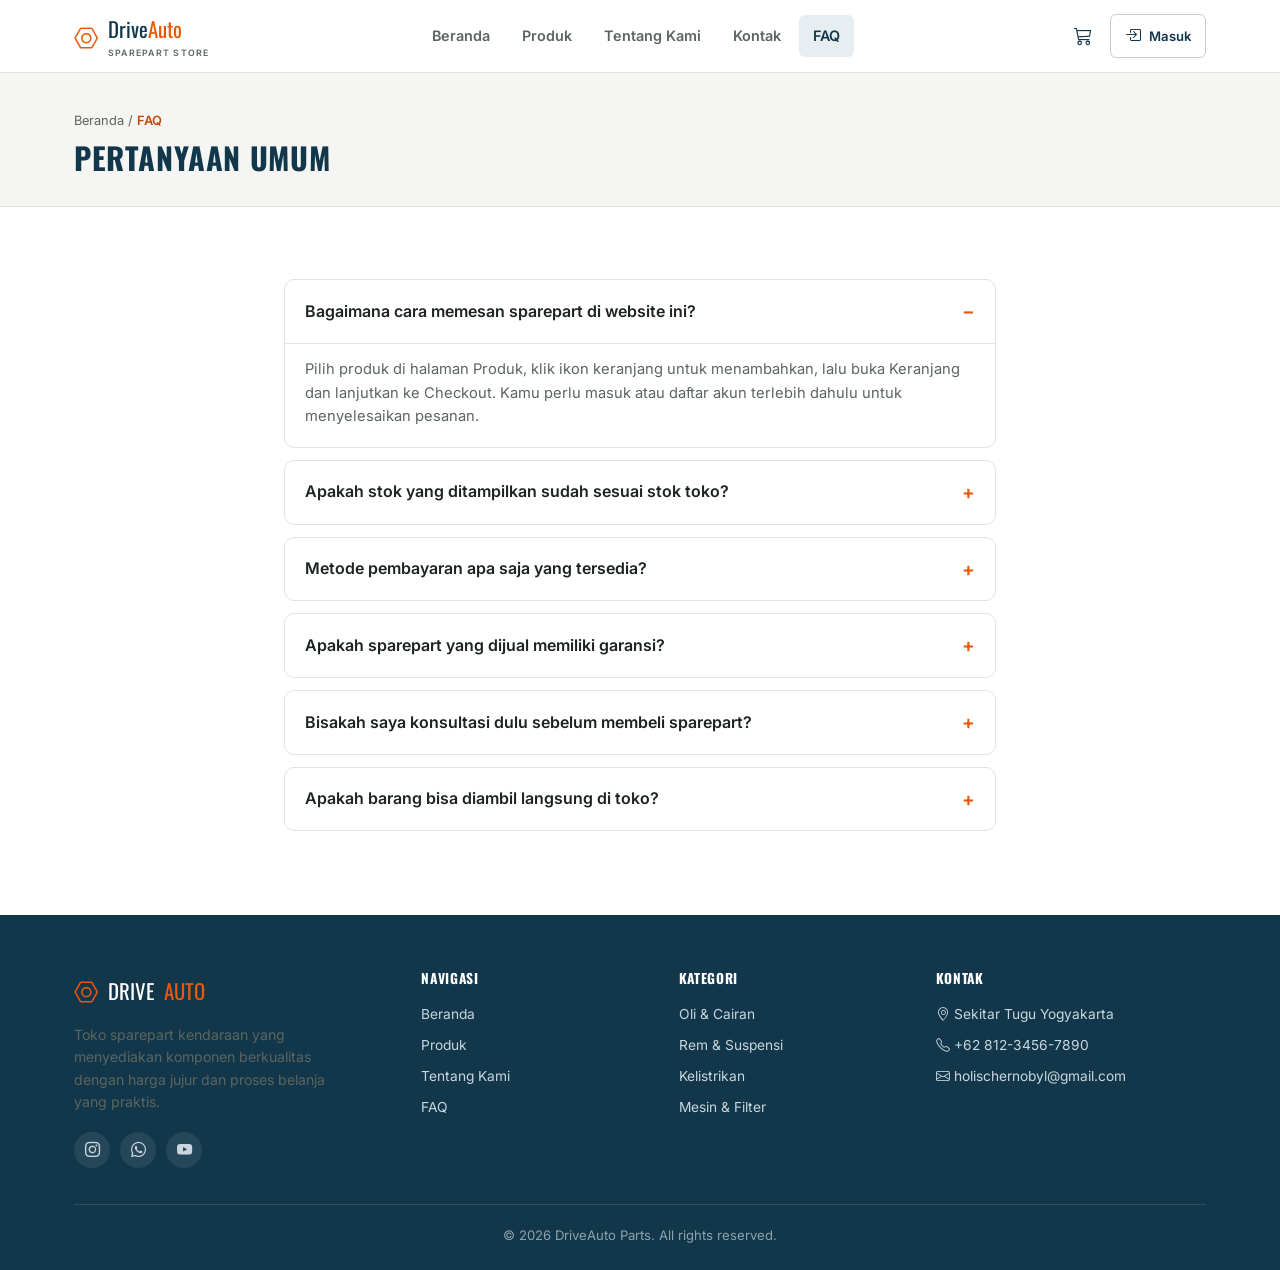
==== faq.html @ c87c848d "Initial commit" ====
<!DOCTYPE html>
<html lang="id">
<head>
<meta charset="UTF-8">
<meta name="viewport" content="width=device-width, initial-scale=1.0">
<title>FAQ — DriveAuto Parts</title>
<meta name="description" content="Pertanyaan yang sering diajukan seputar pemesanan, pembayaran, dan garansi sparepart di DriveAuto Parts.">
<link rel="stylesheet" href="https://cdn.jsdelivr.net/npm/bootstrap-icons@1.11.3/font/bootstrap-icons.css">
<link rel="stylesheet" href="assets/css/style.css">
<style>
  .faq-item{border:1px solid var(--line);border-radius:var(--radius);margin-bottom:12px;overflow:hidden;background:var(--surface);}
  .faq-item summary{padding:16px 20px;cursor:pointer;font-weight:600;color:var(--ink);list-style:none;display:flex;justify-content:space-between;align-items:center;}
  .faq-item summary::-webkit-details-marker{display:none;}
  .faq-item summary::after{content:"+";font-size:1.2rem;color:var(--accent);}
  .faq-item[open] summary::after{content:"−";}
  .faq-item[open] summary{border-bottom:1px solid var(--line);}
  .faq-item p{padding:14px 20px 18px;font-size:.92rem;}
</style>
</head>
<body>

<header class="site-header">
  <div class="wrap nav">
    <a href="index.html" class="brand">
      <i class="bi bi-nut"></i>
      <span>Drive<span class="dot">Auto</span><br><small>SPAREPART STORE</small></span>
    </a>
    <nav class="nav-links">
      <a href="index.html">Beranda</a>
      <a href="produk.html">Produk</a>
      <a href="tentang.html">Tentang Kami</a>
      <a href="kontak.html">Kontak</a>
      <a href="faq.html" class="active">FAQ</a>
    </nav>
    <div class="nav-actions">
      <a href="keranjang.html" class="icon-btn" aria-label="Keranjang">
        <i class="bi bi-cart3"></i>
        <span class="cart-count" data-cart-count>0</span>
      </a>
      <span data-auth-slot></span>
      <button class="nav-toggle" aria-label="Menu"><i class="bi bi-list"></i></button>
    </div>
  </div>
</header>

<section class="page-banner">
  <div class="wrap">
    <div class="breadcrumb">Beranda / <span>FAQ</span></div>
    <h1>Pertanyaan Umum</h1>
  </div>
</section>

<section class="section">
  <div class="wrap" style="max-width:760px;">
    <details class="faq-item" open>
      <summary>Bagaimana cara memesan sparepart di website ini?</summary>
      <p>Pilih produk di halaman Produk, klik ikon keranjang untuk menambahkan, lalu buka Keranjang dan lanjutkan ke Checkout. Kamu perlu masuk atau daftar akun terlebih dahulu untuk menyelesaikan pesanan.</p>
    </details>
    <details class="faq-item">
      <summary>Apakah stok yang ditampilkan sudah sesuai stok toko?</summary>
      <p>Ya, stok pada website mengikuti data yang diperbarui langsung oleh tim toko, sehingga menggambarkan ketersediaan barang yang sebenarnya.</p>
    </details>
    <details class="faq-item">
      <summary>Metode pembayaran apa saja yang tersedia?</summary>
      <p>Saat checkout tersedia tiga pilihan: Transfer Bank, QRIS, dan Bayar di Toko.</p>
    </details>
    <details class="faq-item">
      <summary>Apakah sparepart yang dijual memiliki garansi?</summary>
      <p>Sebagian besar produk, terutama komponen rem, kelistrikan, dan mesin, memiliki garansi resmi. Detail garansi masing-masing produk bisa dilihat di halaman detail produk.</p>
    </details>
    <details class="faq-item">
      <summary>Bisakah saya konsultasi dulu sebelum membeli sparepart?</summary>
      <p>Tentu. Tim teknisi kami siap dihubungi lewat halaman Kontak atau media sosial toko kalau kamu masih ragu memilih part yang cocok untuk kendaraanmu.</p>
    </details>
    <details class="faq-item">
      <summary>Apakah barang bisa diambil langsung di toko?</summary>
      <p>Bisa. Saat checkout, pilih metode "Bayar di Toko" dan barang bisa diambil atau dipasang langsung di lokasi toko.</p>
    </details>
  </div>
</section>

<footer class="site-footer">
  <div class="wrap">
    <div class="footer-grid">
      <div>
        <div class="brand" style="margin-bottom:14px;"><i class="bi bi-nut"></i> DRIVE<span class="dot">AUTO</span></div>
        <p style="font-size:.88rem;max-width:280px;">Toko sparepart kendaraan yang menyediakan komponen
          berkualitas dengan harga jujur dan proses belanja yang praktis.</p>
        <div class="social-row" style="margin-top:18px;">
          <a href="https://instagram.com/nurkholisanwari" target="_blank" aria-label="Instagram"><i class="bi bi-instagram"></i></a>
          <a href="https://wa.me/6287898781062" target="_blank" aria-label="WhatsApp"><i class="bi bi-whatsapp"></i></a>
          <a href="https://www.youtube.com/watch?v=EHgA1c9JLPM" target="_blank" aria-label="YouTube"><i class="bi bi-youtube"></i></a>
        </div>
      </div>
      <div>
        <h5>Navigasi</h5>
        <ul>
          <li><a href="index.html">Beranda</a></li>
          <li><a href="produk.html">Produk</a></li>
          <li><a href="tentang.html">Tentang Kami</a></li>
          <li><a href="faq.html">FAQ</a></li>
        </ul>
      </div>
      <div>
        <h5>Kategori</h5>
        <ul>
          <li><a href="produk.html">Oli &amp; Cairan</a></li>
          <li><a href="produk.html">Rem &amp; Suspensi</a></li>
          <li><a href="produk.html">Kelistrikan</a></li>
          <li><a href="produk.html">Mesin &amp; Filter</a></li>
        </ul>
      </div>
      <div>
        <h5>Kontak</h5>
        <ul>
          <li><i class="bi bi-geo-alt"></i> Sekitar Tugu Yogyakarta</li>
          <li><i class="bi bi-telephone"></i> +62 812-3456-7890</li>
          <li><i class="bi bi-envelope"></i> holischernobyl@gmail.com</li>
        </ul>
      </div>
    </div>
    <div class="footer-bottom">
      <span>© <span id="current-year">2026</span> DriveAuto Parts. All rights reserved.</span>
    </div>
  </div>
</footer>

<script src="assets/js/store.js"></script>
<script src="assets/js/main.js"></script>
</body>
</html>
---- assets/css/style.css ----
/* ==========================================================================
   DriveAuto Parts — stylesheet
   Type: Oswald (display, condensed industrial) + Inter (body, readable)
   Palette: workshop steel-blue + safety-orange on a warm off-white ground
   Signature: "part tag" card — mimics a physical spare-parts hang tag
   ========================================================================== */

@import url('https://fonts.googleapis.com/css2?family=Oswald:wght@500;600;700&family=Inter:wght@400;500;600;700&family=JetBrains+Mono:wght@500&display=swap');

:root{
  --bg:#ffffff;
  --bg-soft:#f5f6f3;
  --surface:#ffffff;
  --ink:#1c2321;
  --ink-dim:#5c655f;
  --line:#e1e4de;
  --line-strong:#c9cec6;

  --primary:#1b4b66;
  --primary-dark:#12374b;
  --primary-soft:#e7eef2;

  --accent:#e8590c;
  --accent-dark:#c44a09;
  --accent-soft:#fdece0;

  --success:#1e8e5a;
  --success-soft:#e6f4ec;
  --warn:#c77700;
  --warn-soft:#fbeedc;
  --danger:#c1332b;
  --danger-soft:#fbe9e8;

  --font-display:'Oswald', sans-serif;
  --font-body:'Inter', sans-serif;
  --font-mono:'JetBrains Mono', monospace;

  --radius:10px;
  --radius-sm:6px;
  --shadow:0 1px 2px rgba(28,35,33,.06), 0 8px 24px -12px rgba(28,35,33,.12);
  --shadow-sm:0 1px 2px rgba(28,35,33,.08);
}

*{box-sizing:border-box;}
html{scroll-behavior:smooth;}
body{
  margin:0;
  background:var(--bg);
  color:var(--ink);
  font-family:var(--font-body);
  font-size:16px;
  line-height:1.6;
  -webkit-font-smoothing:antialiased;
}
img{max-width:100%;display:block;}
a{color:inherit;text-decoration:none;}
ul{list-style:none;margin:0;padding:0;}
button{font-family:inherit;cursor:pointer;}
input,select,textarea{font-family:inherit;font-size:.95rem;}

:focus-visible{outline:2px solid var(--accent);outline-offset:2px;}

.wrap{max-width:1180px;margin:0 auto;padding:0 24px;}

h1,h2,h3,h4,h5{
  font-family:var(--font-display);
  color:var(--primary-dark);
  text-transform:uppercase;
  letter-spacing:.02em;
  margin:0;
  line-height:1.15;
}
h1{font-size:2.4rem;}
h2{font-size:1.7rem;}
h3{font-size:1.1rem;}
p{color:var(--ink-dim);margin:0;}

.kicker{
  display:inline-flex;align-items:center;gap:8px;
  font-family:var(--font-mono);
  font-size:.72rem;letter-spacing:.08em;text-transform:uppercase;
  color:var(--accent-dark);margin-bottom:8px;
}
.kicker i{font-size:.85rem;}
h2 span{color:var(--accent);}

/* ---------- buttons ---------- */
.btn{
  display:inline-flex;align-items:center;justify-content:center;gap:8px;
  padding:12px 22px;border-radius:var(--radius-sm);
  font-weight:600;font-size:.92rem;border:1px solid transparent;
  transition:transform .12s ease, background .15s ease, border-color .15s ease, color .15s ease;
}
.btn i{font-size:1rem;}
.btn-primary{background:var(--accent);color:#fff;}
.btn-primary:hover{background:var(--accent-dark);}
.btn-outline{background:transparent;border-color:var(--line-strong);color:var(--primary-dark);}
.btn-outline:hover{border-color:var(--primary);background:var(--primary-soft);}
.btn-ghost{background:transparent;color:var(--primary-dark);border-color:transparent;}
.btn-ghost:hover{background:var(--bg-soft);}
.btn-block{width:100%;}
.btn-sm{padding:8px 14px;font-size:.82rem;}
.btn-danger{background:var(--danger-soft);color:var(--danger);}
.btn-danger:hover{background:var(--danger);color:#fff;}
.btn:disabled{opacity:.5;cursor:not-allowed;}

/* ---------- header / nav ---------- */
.site-header{
  position:sticky;top:0;z-index:50;
  background:rgba(255,255,255,.92);backdrop-filter:blur(8px);
  border-bottom:1px solid var(--line);
}
.nav{display:flex;align-items:center;justify-content:space-between;height:72px;}
.brand{display:flex;align-items:center;gap:10px;font-family:var(--font-display);font-size:1.3rem;color:var(--primary-dark);}
.brand i{font-size:1.5rem;color:var(--accent);}
.brand .dot{color:var(--accent);}
.brand small{display:block;font-family:var(--font-body);font-size:.55rem;letter-spacing:.14em;color:var(--ink-dim);font-weight:600;}

.nav-links{display:flex;align-items:center;gap:4px;}
.nav-links a{
  padding:9px 14px;border-radius:var(--radius-sm);
  font-size:.9rem;font-weight:600;color:var(--ink-dim);
}
.nav-links a:hover{color:var(--primary-dark);background:var(--bg-soft);}
.nav-links a.active{color:var(--primary-dark);background:var(--primary-soft);}

.nav-actions{display:flex;align-items:center;gap:6px;}
.icon-btn{
  position:relative;width:42px;height:42px;border-radius:50%;
  display:flex;align-items:center;justify-content:center;
  color:var(--primary-dark);background:transparent;border:1px solid transparent;
}
.icon-btn:hover{background:var(--bg-soft);}
.icon-btn i{font-size:1.15rem;}
.cart-count{
  position:absolute;top:2px;right:2px;min-width:16px;height:16px;padding:0 3px;
  background:var(--accent);color:#fff;border-radius:50%;
  font-size:.62rem;font-weight:700;display:flex;align-items:center;justify-content:center;
}
.nav-toggle{display:none;background:none;border:none;font-size:1.4rem;color:var(--primary-dark);}
.user-chip{display:flex;align-items:center;gap:8px;padding:6px 12px 6px 6px;border-radius:999px;background:var(--bg-soft);font-size:.85rem;font-weight:600;color:var(--primary-dark);}
.user-chip i{width:28px;height:28px;border-radius:50%;background:var(--primary-soft);color:var(--primary);display:flex;align-items:center;justify-content:center;font-size:.95rem;}

/* ---------- hero ---------- */
.hero{padding:64px 0 72px;background:linear-gradient(180deg,var(--bg-soft),var(--bg) 70%);}
.hero-grid{display:grid;grid-template-columns:1.1fr .9fr;gap:56px;align-items:center;}
.eyebrow{
  display:inline-flex;align-items:center;gap:8px;
  font-family:var(--font-mono);font-size:.75rem;letter-spacing:.06em;
  color:var(--primary);background:var(--primary-soft);
  padding:6px 12px;border-radius:999px;margin-bottom:18px;
}
.hero h1{font-size:2.7rem;margin-bottom:16px;}
.hero h1 span{color:var(--accent);}
.hero .lead{font-size:1.02rem;max-width:480px;margin-bottom:28px;}
.hero-actions{display:flex;gap:12px;flex-wrap:wrap;}
.hero-stats{display:flex;gap:28px;margin-top:36px;padding-top:28px;border-top:1px solid var(--line);}
.hero-stats div b{display:block;font-family:var(--font-display);font-size:1.4rem;color:var(--primary-dark);}
.hero-stats div span{font-size:.78rem;color:var(--ink-dim);}

/* ---- signature: part tag ---- */
.parts-tag{
  position:relative;background:var(--surface);border:1.5px dashed var(--line-strong);
  border-radius:14px;padding:22px;box-shadow:var(--shadow);
}
.parts-tag::before{
  content:"";position:absolute;left:-11px;top:26px;width:22px;height:22px;
  background:var(--bg);border:1.5px dashed var(--line-strong);border-radius:50%;
}
.parts-tag-head{display:flex;justify-content:space-between;align-items:flex-start;margin-bottom:14px;}
.parts-tag-head h3{font-size:1.05rem;color:var(--primary-dark);}
.tag-code{font-family:var(--font-mono);font-size:.72rem;color:var(--ink-dim);}
.badge{
  display:inline-flex;align-items:center;gap:5px;
  background:var(--accent-soft);color:var(--accent-dark);
  font-size:.68rem;font-weight:700;letter-spacing:.03em;text-transform:uppercase;
  padding:5px 10px;border-radius:999px;
}
.tag-img{border-radius:var(--radius-sm);overflow:hidden;background:var(--bg-soft);height:200px;margin-bottom:16px;}
.tag-img img{width:100%;height:100%;object-fit:cover;}
.tag-specs{display:grid;grid-template-columns:1fr 1fr;gap:12px;padding-top:14px;border-top:1px dashed var(--line);}
.tag-specs div{display:flex;flex-direction:column;gap:2px;}
.tag-specs span{font-size:.68rem;text-transform:uppercase;letter-spacing:.05em;color:var(--ink-dim);}
.tag-specs b{font-size:.88rem;color:var(--ink);}

/* ---------- sections ---------- */
.section{padding:72px 0;}
.section.alt{background:var(--bg-soft);}
.section-tight{padding:48px 0;}
.section-head{display:flex;justify-content:space-between;align-items:flex-end;gap:24px;margin-bottom:38px;flex-wrap:wrap;}
.section-head p{max-width:360px;font-size:.92rem;}

.grid-2{display:grid;grid-template-columns:1fr 1fr;gap:40px;}
.grid-3{display:grid;grid-template-columns:repeat(3,1fr);gap:22px;}
.grid-4{display:grid;grid-template-columns:repeat(4,1fr);gap:20px;}

.cat-card{
  background:var(--surface);border:1px solid var(--line);border-radius:var(--radius);
  padding:26px;position:relative;transition:border-color .15s ease, transform .15s ease;
}
.cat-card:hover{border-color:var(--primary);transform:translateY(-2px);}
.cat-icon{
  width:46px;height:46px;border-radius:var(--radius-sm);
  background:var(--primary-soft);color:var(--primary);
  display:flex;align-items:center;justify-content:center;font-size:1.25rem;margin-bottom:16px;
}
.cat-card h3{margin-bottom:8px;font-size:1rem;}
.cat-card p{font-size:.87rem;}
.num{
  position:absolute;top:20px;right:22px;font-family:var(--font-mono);
  font-size:.78rem;color:var(--line-strong);
}

/* ---------- product table & cards ---------- */
.table-wrap{border:1px solid var(--line);border-radius:var(--radius);overflow:hidden;background:var(--surface);}
.parts-table{width:100%;border-collapse:collapse;}
.parts-table th{
  text-align:left;padding:14px 16px;background:var(--bg-soft);
  font-size:.72rem;text-transform:uppercase;letter-spacing:.05em;color:var(--ink-dim);
  border-bottom:1px solid var(--line);
}
.parts-table td{padding:14px 16px;border-bottom:1px solid var(--line);font-size:.9rem;vertical-align:middle;}
.parts-table tr:last-child td{border-bottom:none;}
.prod-name{display:flex;align-items:center;gap:12px;font-weight:600;color:var(--ink);}
.prod-thumb{width:44px;height:44px;object-fit:cover;border-radius:var(--radius-sm);border:1px solid var(--line);}
.price{font-weight:700;color:var(--primary-dark);}
.stock-ok,.stock-low{display:inline-flex;align-items:center;gap:6px;font-size:.8rem;font-weight:600;}
.stock-ok{color:var(--success);}
.stock-low{color:var(--warn);}
.stock-ok i,.stock-low i{font-size:.6rem;}
.add-cart-btn{
  width:36px;height:36px;border-radius:50%;border:1px solid var(--line-strong);
  background:var(--surface);color:var(--primary);display:flex;align-items:center;justify-content:center;
}
.add-cart-btn:hover{background:var(--accent);border-color:var(--accent);color:#fff;}

/* product grid (catalog page) */
.search-row{margin-bottom:18px;}
.search-row .input-icon{position:relative;}
.search-row input{
  width:100%;padding:13px 16px 13px 44px;border:1px solid var(--line-strong);
  border-radius:var(--radius-sm);font-size:.92rem;background:var(--surface);
}
.search-row .input-icon i{position:absolute;left:16px;top:50%;transform:translateY(-50%);color:var(--ink-dim);}
.filter-bar{display:flex;gap:8px;flex-wrap:wrap;margin-bottom:22px;}
.filter-bar button{
  padding:9px 16px;border-radius:999px;border:1px solid var(--line-strong);background:var(--surface);
  font-size:.82rem;font-weight:600;color:var(--ink-dim);
}
.filter-bar button.active{background:var(--primary-dark);border-color:var(--primary-dark);color:#fff;}

.product-grid{display:grid;grid-template-columns:repeat(4,1fr);gap:20px;}
.product-card{
  background:var(--surface);border:1px solid var(--line);border-radius:var(--radius);
  overflow:hidden;display:flex;flex-direction:column;transition:border-color .15s, transform .15s;
}
.product-card:hover{border-color:var(--primary);transform:translateY(-2px);}
.product-card .pc-img{height:150px;background:var(--bg-soft);}
.product-card .pc-img img{width:100%;height:100%;object-fit:cover;}
.pc-body{padding:16px;display:flex;flex-direction:column;gap:8px;flex:1;}
.pc-cat{font-size:.68rem;text-transform:uppercase;letter-spacing:.05em;color:var(--accent-dark);font-weight:700;}
.pc-name{font-size:.92rem;font-weight:600;color:var(--ink);line-height:1.35;}
.pc-compat{font-size:.76rem;color:var(--ink-dim);}
.pc-foot{display:flex;align-items:center;justify-content:space-between;margin-top:auto;padding-top:10px;}

/* ---------- testimonials ---------- */
.slider{position:relative;max-width:640px;margin:0 auto;text-align:center;}
.slide{display:none;}
.slide.active{display:block;}
.stars{color:var(--accent);font-size:1.1rem;letter-spacing:2px;margin-bottom:14px;}
.slide blockquote{margin:0 0 16px;font-size:1.1rem;color:var(--ink);font-style:normal;line-height:1.55;}
.slide cite{font-size:.85rem;color:var(--ink-dim);font-style:normal;}
.slider-dots{display:flex;gap:8px;justify-content:center;margin-top:22px;}
.slider-dots button{width:8px;height:8px;border-radius:50%;border:none;background:var(--line-strong);padding:0;}
.slider-dots button.active{background:var(--accent);width:22px;border-radius:4px;}

/* ---------- forms ---------- */
.form-card{background:var(--surface);border:1px solid var(--line);border-radius:var(--radius);padding:32px;}
.form-row{display:grid;grid-template-columns:1fr 1fr;gap:16px;margin-bottom:16px;}
.field{display:flex;flex-direction:column;gap:6px;}
.field.full{grid-column:1/-1;}
.field label{font-size:.82rem;font-weight:600;color:var(--ink);}
.field input,.field select,.field textarea{
  padding:11px 14px;border:1px solid var(--line-strong);border-radius:var(--radius-sm);
  background:var(--surface);color:var(--ink);
}
.field input:focus,.field select:focus,.field textarea:focus{border-color:var(--primary);outline:none;}
.field textarea{min-height:110px;resize:vertical;}
.error{font-size:.76rem;color:var(--danger);min-height:14px;}
.form-note{display:flex;align-items:center;gap:8px;font-size:.78rem;color:var(--ink-dim);margin-top:14px;}

.auth-shell{min-height:calc(100vh - 72px);display:flex;align-items:center;justify-content:center;background:var(--bg-soft);padding:48px 24px;}
.auth-card{width:100%;max-width:400px;background:var(--surface);border:1px solid var(--line);border-radius:var(--radius);padding:36px;box-shadow:var(--shadow);}
.auth-card .kicker{margin-bottom:4px;}
.auth-card h1{font-size:1.5rem;margin-bottom:6px;}
.auth-card>p{font-size:.88rem;margin-bottom:26px;}
.auth-foot{text-align:center;font-size:.86rem;color:var(--ink-dim);margin-top:20px;}
.auth-foot a{color:var(--accent);font-weight:600;}
.demo-note{background:var(--primary-soft);border-radius:var(--radius-sm);padding:12px 14px;font-size:.78rem;color:var(--primary-dark);margin-top:18px;display:flex;gap:8px;}

/* ---------- info list (contact) ---------- */
.info-list{display:flex;flex-direction:column;gap:18px;}
.info-list li{display:flex;gap:14px;align-items:flex-start;}
.info-list .ic{width:42px;height:42px;border-radius:var(--radius-sm);background:var(--primary-soft);color:var(--primary);display:flex;align-items:center;justify-content:center;font-size:1.05rem;flex-shrink:0;}
.info-list b{display:block;font-size:.92rem;color:var(--ink);margin-bottom:2px;}
.info-list span{font-size:.87rem;color:var(--ink-dim);}
.map-note{margin-top:24px;border:1px dashed var(--line-strong);border-radius:var(--radius);padding:20px;display:flex;gap:14px;align-items:flex-start;background:var(--bg-soft);}
.map-note i{font-size:1.3rem;color:var(--primary);}
.map-note p{font-size:.85rem;}

/* ---------- page banner ---------- */
.page-banner{padding:38px 0 30px;border-bottom:1px solid var(--line);background:var(--bg-soft);}
.breadcrumb{font-size:.8rem;color:var(--ink-dim);margin-bottom:10px;}
.breadcrumb span{color:var(--accent-dark);font-weight:600;}
.page-banner h1{font-size:1.9rem;}

/* ---------- cart & checkout ---------- */
.cart-table{width:100%;border-collapse:collapse;}
.cart-table th{text-align:left;padding:12px 14px;font-size:.72rem;text-transform:uppercase;color:var(--ink-dim);border-bottom:1px solid var(--line);}
.cart-table td{padding:14px;border-bottom:1px solid var(--line);vertical-align:middle;}
.cart-item{display:flex;align-items:center;gap:12px;}
.cart-item img{width:56px;height:56px;object-fit:cover;border-radius:var(--radius-sm);border:1px solid var(--line);}
.cart-item .nm{font-weight:600;font-size:.9rem;}
.cart-item .cd{font-size:.75rem;color:var(--ink-dim);font-family:var(--font-mono);}
.qty-box{display:flex;align-items:center;border:1px solid var(--line-strong);border-radius:var(--radius-sm);width:fit-content;}
.qty-box button{width:30px;height:30px;background:none;border:none;color:var(--primary);font-size:1rem;}
.qty-box span{width:32px;text-align:center;font-weight:600;font-size:.88rem;}
.remove-btn{color:var(--danger);background:none;border:none;font-size:1.05rem;}
.cart-summary{background:var(--surface);border:1px solid var(--line);border-radius:var(--radius);padding:24px;position:sticky;top:90px;}
.summary-row{display:flex;justify-content:space-between;font-size:.88rem;color:var(--ink-dim);padding:8px 0;}
.summary-row.total{border-top:1px solid var(--line);margin-top:8px;padding-top:14px;font-size:1.05rem;font-weight:700;color:var(--ink);}
.empty-cart{text-align:center;padding:60px 20px;}
.empty-cart i{font-size:2.6rem;color:var(--line-strong);margin-bottom:16px;display:block;}

.steps{display:flex;gap:10px;margin-bottom:32px;}
.step{display:flex;align-items:center;gap:8px;font-size:.85rem;font-weight:600;color:var(--ink-dim);}
.step .n{width:26px;height:26px;border-radius:50%;background:var(--bg-soft);border:1px solid var(--line-strong);display:flex;align-items:center;justify-content:center;font-size:.78rem;}
.step.active{color:var(--primary-dark);}
.step.active .n{background:var(--accent);border-color:var(--accent);color:#fff;}
.step-sep{width:28px;height:1px;background:var(--line-strong);align-self:center;}

.pay-option{display:flex;align-items:center;gap:12px;border:1px solid var(--line-strong);border-radius:var(--radius-sm);padding:14px;margin-bottom:10px;}
.pay-option i{font-size:1.2rem;color:var(--primary);}
.pay-option input{margin-left:auto;}
.order-line{display:flex;justify-content:space-between;font-size:.85rem;padding:8px 0;border-bottom:1px dashed var(--line);}

/* ---------- account & orders ---------- */
.account-shell{display:grid;grid-template-columns:260px 1fr;gap:28px;align-items:flex-start;}
.account-side{background:var(--surface);border:1px solid var(--line);border-radius:var(--radius);padding:22px;text-align:center;}
.avatar{width:64px;height:64px;border-radius:50%;background:var(--primary-soft);color:var(--primary);display:flex;align-items:center;justify-content:center;font-size:1.6rem;margin:0 auto 12px;}
.order-card{background:var(--surface);border:1px solid var(--line);border-radius:var(--radius);padding:18px 20px;margin-bottom:14px;}
.order-card-head{display:flex;justify-content:space-between;align-items:center;margin-bottom:10px;}
.order-id{font-family:var(--font-mono);font-size:.8rem;color:var(--ink-dim);}
.status-pill{font-size:.72rem;font-weight:700;padding:4px 10px;border-radius:999px;text-transform:uppercase;}
.status-diproses{background:var(--warn-soft);color:var(--warn);}
.status-selesai{background:var(--success-soft);color:var(--success);}

/* ---------- admin ---------- */
.admin-shell{display:grid;grid-template-columns:220px 1fr;min-height:calc(100vh - 72px);}
.admin-side{background:var(--primary-dark);color:#fff;padding:28px 18px;}
.admin-side .brand{color:#fff;margin-bottom:30px;}
.admin-side .brand i{color:var(--accent);}
.admin-nav a{display:flex;align-items:center;gap:10px;padding:11px 14px;border-radius:var(--radius-sm);color:#c9d6dd;font-size:.87rem;font-weight:600;margin-bottom:4px;}
.admin-nav a.active,.admin-nav a:hover{background:rgba(255,255,255,.1);color:#fff;}
.admin-main{padding:32px 36px;background:var(--bg-soft);}
.admin-head{display:flex;justify-content:space-between;align-items:center;margin-bottom:26px;}
.admin-head h1{font-size:1.4rem;}
.stat-row{display:grid;grid-template-columns:repeat(3,1fr);gap:18px;margin-bottom:26px;}
.stat-card{background:var(--surface);border:1px solid var(--line);border-radius:var(--radius);padding:20px;}
.stat-card i{font-size:1.3rem;color:var(--primary);margin-bottom:10px;}
.stat-card b{display:block;font-family:var(--font-display);font-size:1.6rem;color:var(--primary-dark);}
.stat-card span{font-size:.8rem;color:var(--ink-dim);}
.admin-table-wrap{background:var(--surface);border:1px solid var(--line);border-radius:var(--radius);overflow:hidden;}
.admin-table-head{display:flex;justify-content:space-between;align-items:center;padding:18px 20px;border-bottom:1px solid var(--line);}
.action-icons{display:flex;gap:6px;}
.action-icons button{width:32px;height:32px;border-radius:var(--radius-sm);border:1px solid var(--line-strong);background:var(--surface);color:var(--ink-dim);}
.action-icons button:hover{color:var(--primary);border-color:var(--primary);}
.action-icons .del:hover{color:var(--danger);border-color:var(--danger);}

.modal-overlay{position:fixed;inset:0;background:rgba(28,35,33,.45);display:none;align-items:center;justify-content:center;z-index:100;padding:20px;}
.modal-overlay.open{display:flex;}
.modal-box{background:var(--surface);border-radius:var(--radius);padding:24px;width:92vw;max-width:460px;max-height:88vh;overflow-y:auto;overflow-x:hidden;box-sizing:border-box;}
@media (max-width:480px){
  .modal-box{padding:18px;}
  .modal-box .form-row{grid-template-columns:1fr;}
}
.modal-head{display:flex;justify-content:space-between;align-items:center;margin-bottom:20px;}
.modal-head button{background:none;border:none;font-size:1.2rem;color:var(--ink-dim);}

.toast{
  position:fixed;bottom:24px;right:24px;background:var(--primary-dark);color:#fff;
  padding:14px 20px;border-radius:var(--radius-sm);font-size:.88rem;font-weight:600;
  display:flex;align-items:center;gap:10px;box-shadow:var(--shadow);z-index:200;
  transform:translateY(20px);opacity:0;transition:.25s ease;pointer-events:none;
}
.toast.show{transform:translateY(0);opacity:1;}
.toast i{color:var(--accent);}

/* ---------- footer ---------- */
.site-footer{background:var(--primary-dark);color:#c9d6dd;padding:56px 0 24px;}
.footer-grid{display:grid;grid-template-columns:1.4fr 1fr 1fr 1.2fr;gap:32px;margin-bottom:36px;}
.site-footer .brand{color:#fff;}
.site-footer h5{color:#fff;font-family:var(--font-display);font-size:.85rem;letter-spacing:.05em;text-transform:uppercase;margin-bottom:16px;}
.site-footer ul li{margin-bottom:9px;font-size:.86rem;}
.site-footer ul li a:hover{color:#fff;}
.social-row{display:flex;gap:10px;}
.social-row a{width:36px;height:36px;border-radius:50%;background:rgba(255,255,255,.08);display:flex;align-items:center;justify-content:center;font-size:.95rem;}
.social-row a:hover{background:var(--accent);}
.footer-bottom{border-top:1px solid rgba(255,255,255,.12);padding-top:20px;font-size:.82rem;color:#8fa2ab;text-align:center;}

/* ---------- mobile nav ---------- */
@media (max-width:900px){
  .nav-toggle{display:block;}
  .nav-links{
    position:fixed;top:72px;left:0;right:0;background:var(--surface);
    flex-direction:column;align-items:stretch;padding:14px;border-bottom:1px solid var(--line);
    display:none;gap:2px;
  }
  .nav-links.open{display:flex;}
  .hero-grid,.grid-2{grid-template-columns:1fr;}
  .grid-3,.grid-4,.product-grid{grid-template-columns:repeat(2,1fr);}
  .footer-grid{grid-template-columns:1fr 1fr;}
  .account-shell,.admin-shell{grid-template-columns:1fr;}
  .form-row{grid-template-columns:1fr;}
}
@media (max-width:560px){
  .grid-3,.grid-4,.product-grid{grid-template-columns:1fr;}
  h1{font-size:2rem;}
  .hero h1{font-size:2rem;}
  .footer-grid{grid-template-columns:1fr;}
}
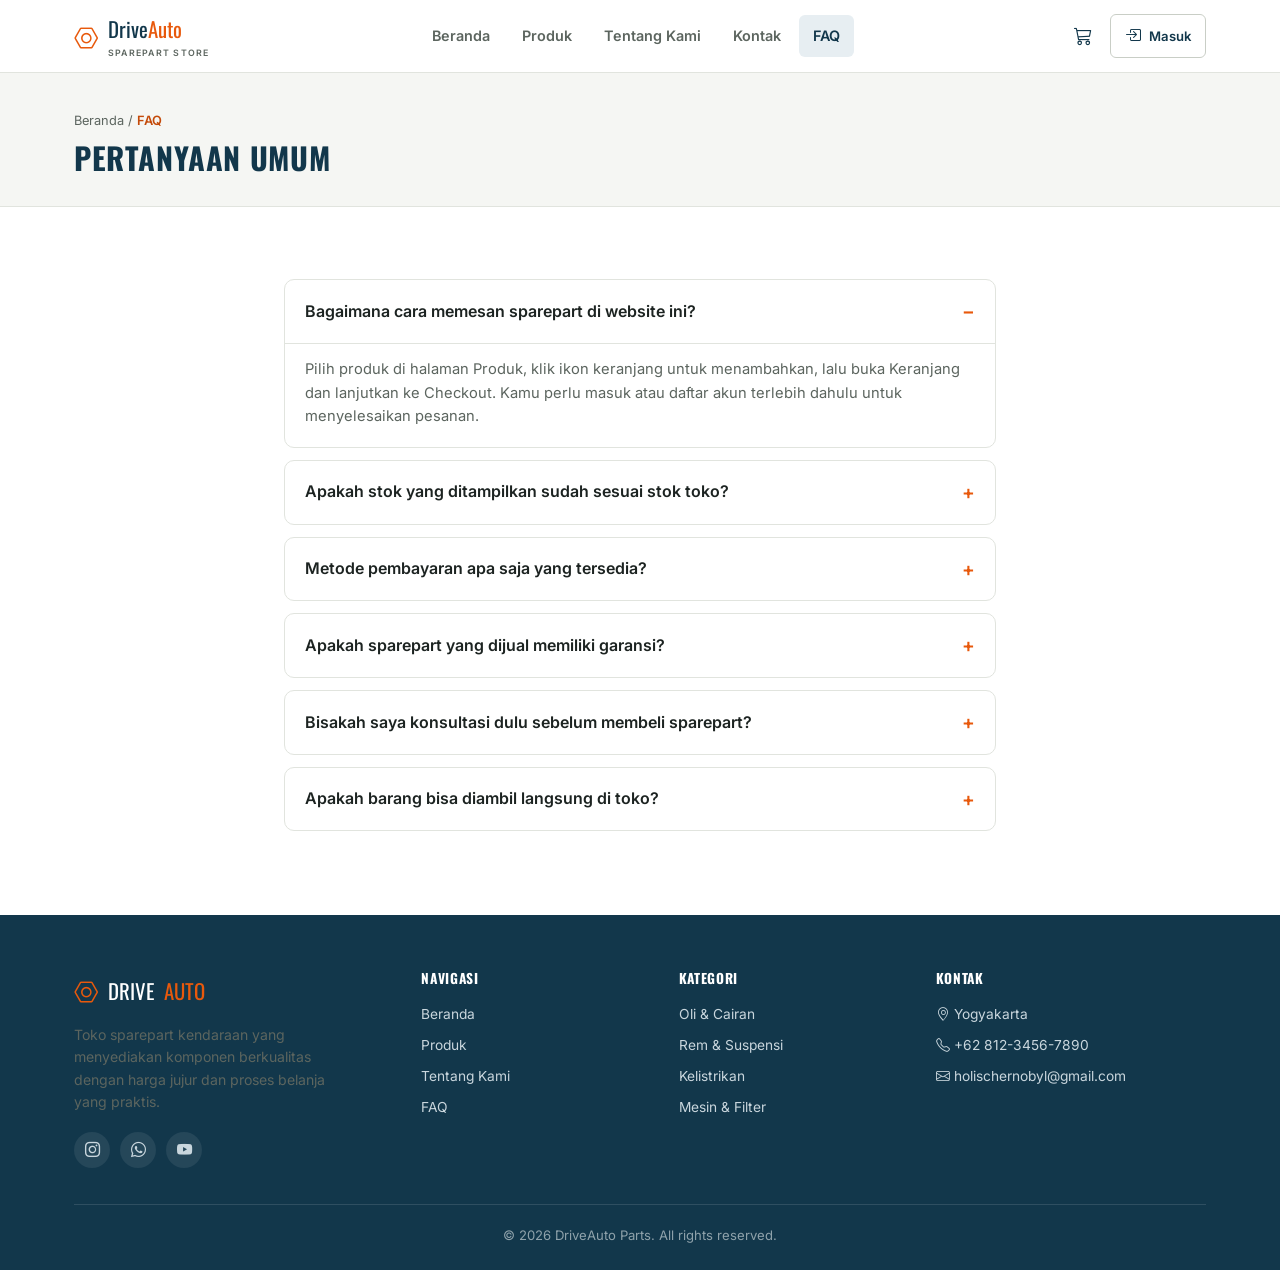
==== commit 7989da08: "Update faq.html" ====
--- a/faq.html
+++ b/faq.html
@@ -113,7 +113,7 @@
       <div>
         <h5>Kontak</h5>
         <ul>
-          <li><i class="bi bi-geo-alt"></i> Sekitar Tugu Yogyakarta</li>
+          <li><i class="bi bi-geo-alt"></i> Yogyakarta</li>
           <li><i class="bi bi-telephone"></i> +62 812-3456-7890</li>
           <li><i class="bi bi-envelope"></i> holischernobyl@gmail.com</li>
         </ul>
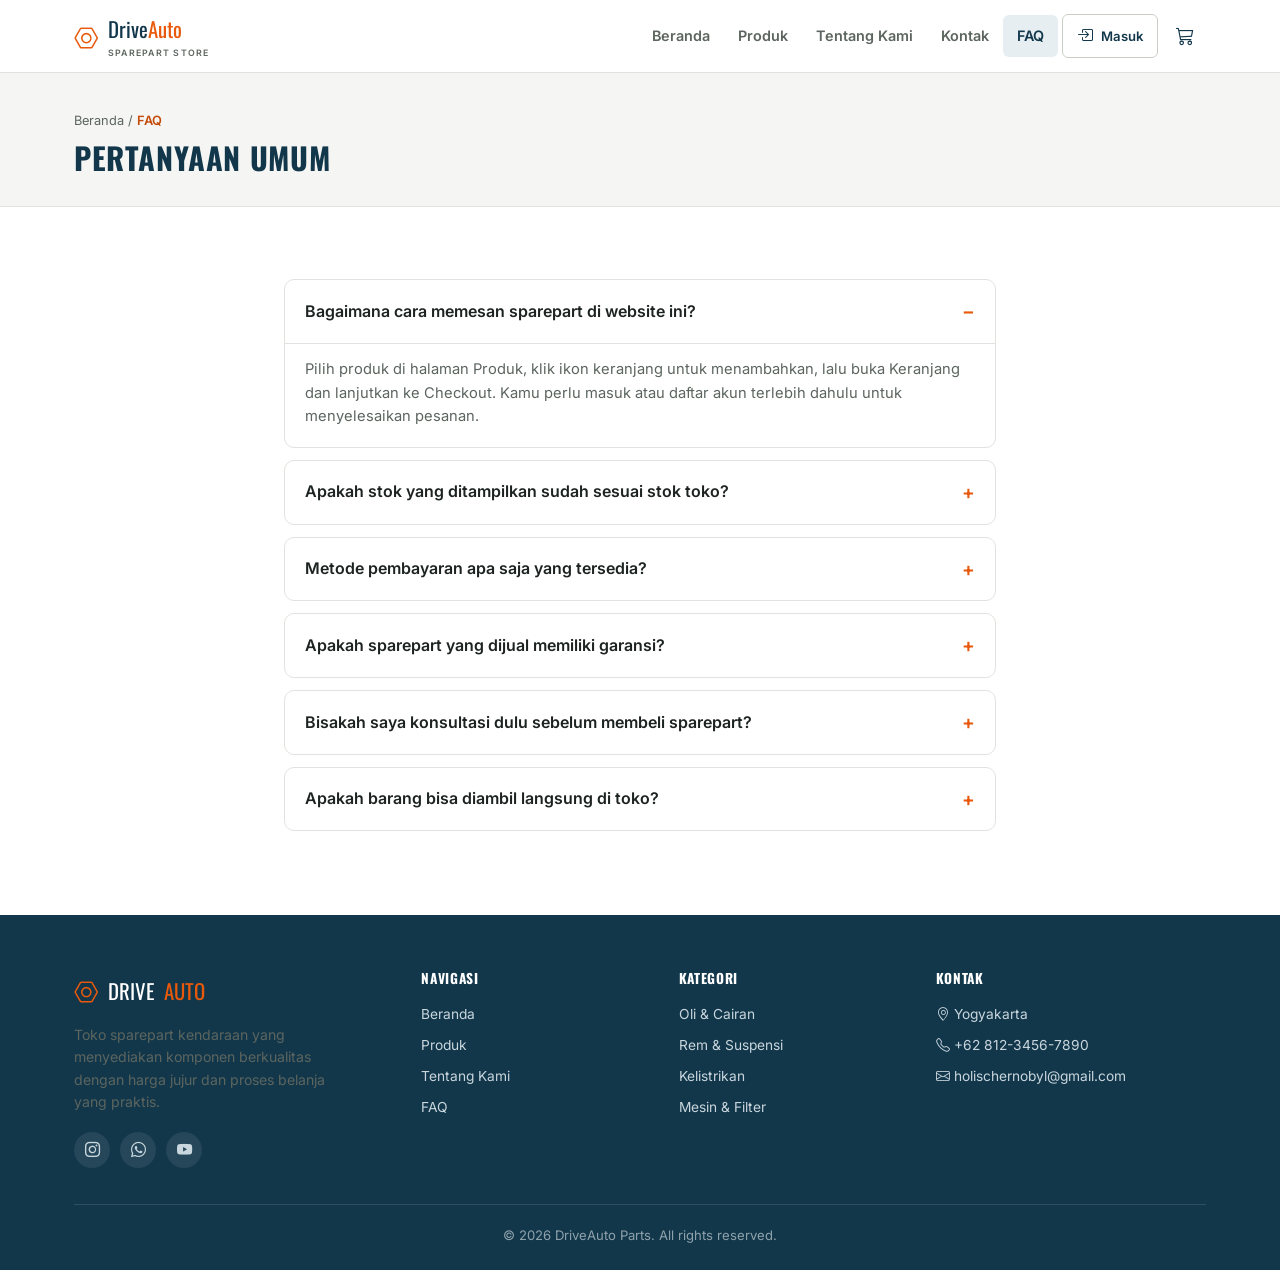
==== commit 6841e982: "Update faq.html" ====
--- a/faq.html
+++ b/faq.html
@@ -32,14 +32,14 @@
       <a href="kontak.html">Kontak</a>
       <a href="faq.html" class="active">FAQ</a>
     </nav>
-    <div class="nav-actions">
-      <a href="keranjang.html" class="icon-btn" aria-label="Keranjang">
-        <i class="bi bi-cart3"></i>
-        <span class="cart-count" data-cart-count>0</span>
-      </a>
-      <span data-auth-slot></span>
-      <button class="nav-toggle" aria-label="Menu"><i class="bi bi-list"></i></button>
-    </div>
+<div class="nav-actions">
+  <span data-auth-slot></span>
+  <a href="keranjang.html" class="icon-btn" aria-label="Keranjang">
+    <i class="bi bi-cart3"></i>
+    <span class="cart-count" data-cart-count>0</span>
+  </a>
+  <button class="nav-toggle" aria-label="Menu"><i class="bi bi-list"></i></button>
+</div>
   </div>
 </header>
 
--- a/assets/css/style.css
+++ b/assets/css/style.css
@@ -1,9 +1,3 @@
-/* ==========================================================================
-   DriveAuto Parts — stylesheet
-   Type: Oswald (display, condensed industrial) + Inter (body, readable)
-   Palette: workshop steel-blue + safety-orange on a warm off-white ground
-   Signature: "part tag" card — mimics a physical spare-parts hang tag
-   ========================================================================== */
 
 @import url('https://fonts.googleapis.com/css2?family=Oswald:wght@500;600;700&family=Inter:wght@400;500;600;700&family=JetBrains+Mono:wght@500&display=swap');
 
@@ -116,7 +110,11 @@
 .brand .dot{color:var(--accent);}
 .brand small{display:block;font-family:var(--font-body);font-size:.55rem;letter-spacing:.14em;color:var(--ink-dim);font-weight:600;}
 
-.nav-links{display:flex;align-items:center;gap:4px;}
+.nav-links{
+  display:flex;
+  align-items:center;
+  margin:0 4px 0 auto;
+}
 .nav-links a{
   padding:9px 14px;border-radius:var(--radius-sm);
   font-size:.9rem;font-weight:600;color:var(--ink-dim);
